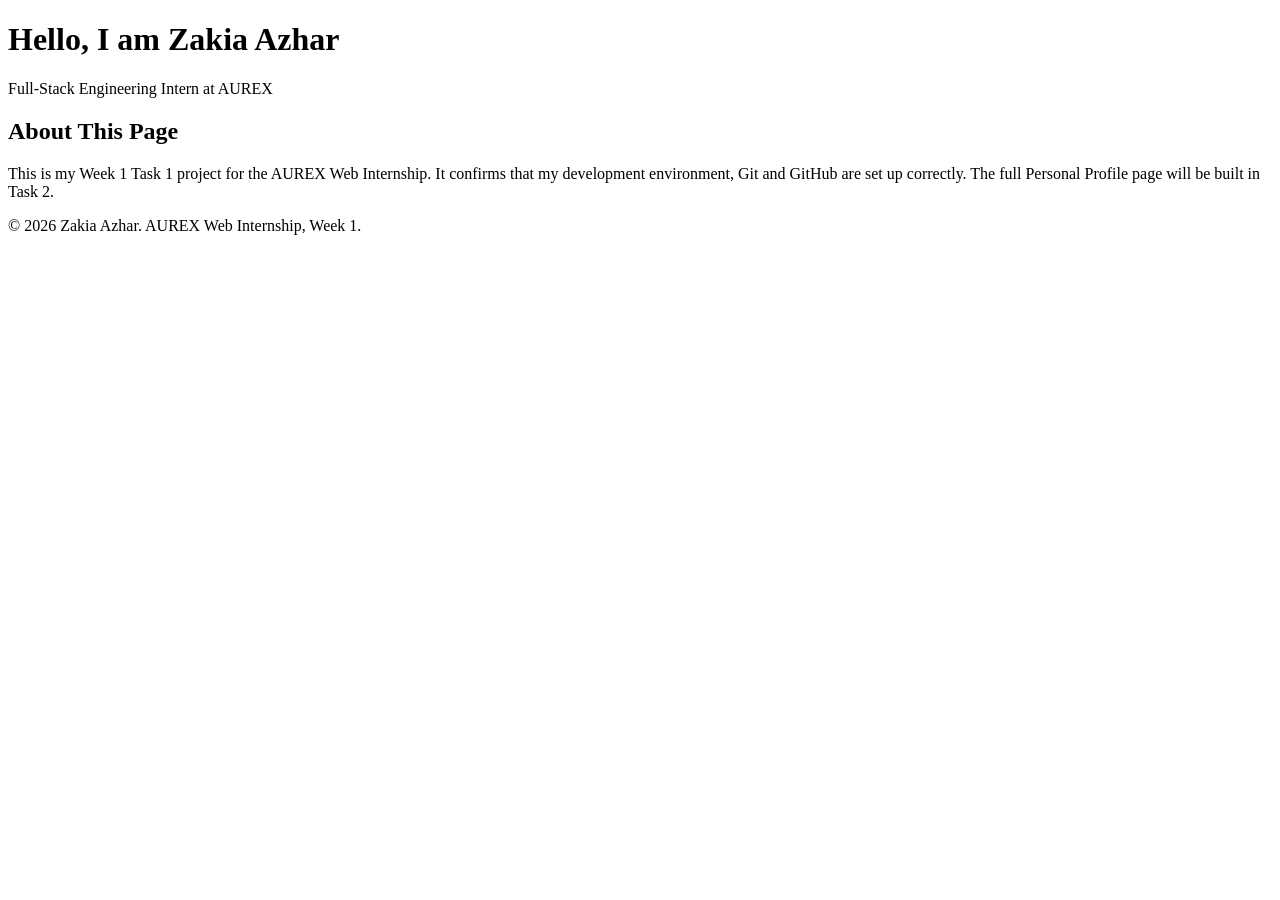
==== index.html @ 79795a9a "Add initial index.html and README" ====
<!DOCTYPE html>
<html lang="en">
<head>
  <meta charset="UTF-8">
  <meta name="viewport" content="width=device-width, initial-scale=1.0">
  <title>Zakia Azhar | AUREX Web Internship</title>
</head>
<body>
  <header>
    <h1>Hello, I am Zakia Azhar</h1>
    <p>Full-Stack Engineering Intern at AUREX</p>
  </header>

  <main>
    <section>
      <h2>About This Page</h2>
      <p>
        This is my Week 1 Task 1 project for the AUREX Web Internship.
        It confirms that my development environment, Git and GitHub are set up correctly.
        The full Personal Profile page will be built in Task 2.
      </p>
    </section>
  </main>

  <footer>
    <p>&copy; 2026 Zakia Azhar. AUREX Web Internship, Week 1.</p>
  </footer>
</body>
</html>
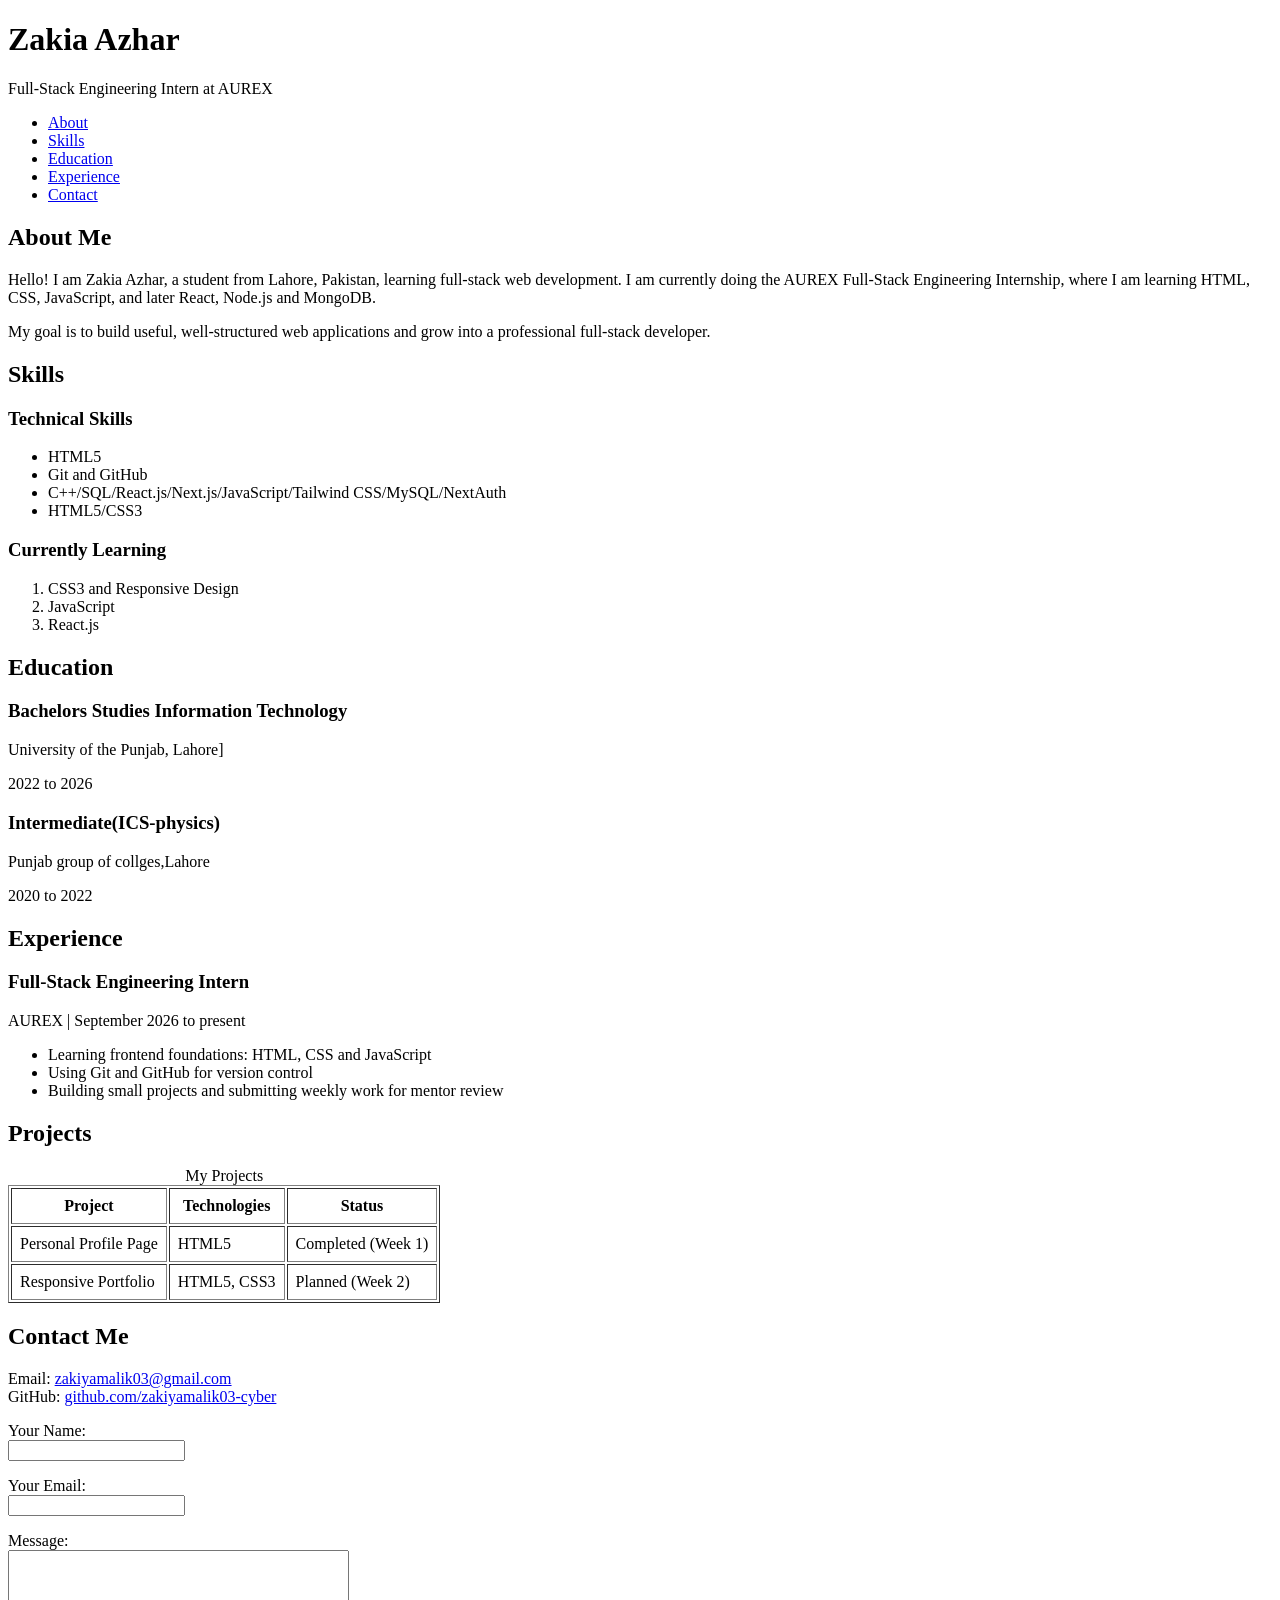
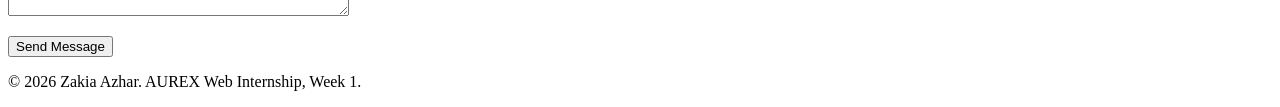
==== commit e5c4677a: "Add personal profile page with semantic HTML sections" ====
--- a/index.html
+++ b/index.html
@@ -3,27 +3,139 @@
 <head>
   <meta charset="UTF-8">
   <meta name="viewport" content="width=device-width, initial-scale=1.0">
-  <title>Zakia Azhar | AUREX Web Internship</title>
+  <meta name="description" content="Personal profile page of Zakia Azhar, Full-Stack Engineering Intern at AUREX.">
+  <title>Zakia Azhar | Developer Profile</title>
 </head>
 <body>
+
   <header>
-    <h1>Hello, I am Zakia Azhar</h1>
+    <h1>Zakia Azhar</h1>
     <p>Full-Stack Engineering Intern at AUREX</p>
+
+    <nav>
+      <ul>
+        <li><a href="#about">About</a></li>
+        <li><a href="#skills">Skills</a></li>
+        <li><a href="#education">Education</a></li>
+        <li><a href="#experience">Experience</a></li>
+        <li><a href="#contact">Contact</a></li>
+      </ul>
+    </nav>
   </header>
 
   <main>
-    <section>
-      <h2>About This Page</h2>
+
+    <section id="about">
+      <h2>About Me</h2>
       <p>
-        This is my Week 1 Task 1 project for the AUREX Web Internship.
-        It confirms that my development environment, Git and GitHub are set up correctly.
-        The full Personal Profile page will be built in Task 2.
+        Hello! I am Zakia Azhar, a student from Lahore, Pakistan, learning full-stack web development.
+        I am currently doing the AUREX Full-Stack Engineering Internship, where I am learning HTML, CSS,
+        JavaScript, and later React, Node.js and MongoDB.
+      </p>
+      <p>
+        My goal is to build useful, well-structured web applications and grow into a professional full-stack developer.
       </p>
     </section>
+
+    <section id="skills">
+      <h2>Skills</h2>
+      <h3>Technical Skills</h3>
+      <ul>
+        <li>HTML5</li>
+        <li>Git and GitHub</li>
+        <li> C++/SQL/React.js/Next.js/JavaScript/Tailwind CSS/MySQL/NextAuth</li>
+        <li>HTML5/CSS3</li>
+      </ul>
+      <h3>Currently Learning</h3>
+      <ol>
+        <li>CSS3 and Responsive Design</li>
+        <li>JavaScript</li>
+        <li>React.js</li>
+      </ol>
+    </section>
+
+    <section id="education">
+      <h2>Education</h2>
+      <article>
+        <h3>Bachelors Studies Information Technology</h3>
+        <p>University of the Punjab, Lahore]</p>
+        <p>2022 to 2026</p>
+      </article>
+      <article>
+        <h3>Intermediate(ICS-physics)</h3>
+        <p>Punjab group of collges,Lahore</p>
+        <p>2020 to 2022</p>
+      </article>
+    </section>
+
+    <section id="experience">
+      <h2>Experience</h2>
+      <article>
+        <h3>Full-Stack Engineering Intern</h3>
+        <p>AUREX | September 2026 to present</p>
+        <ul>
+          <li>Learning frontend foundations: HTML, CSS and JavaScript</li>
+          <li>Using Git and GitHub for version control</li>
+          <li>Building small projects and submitting weekly work for mentor review</li>
+        </ul>
+      </article>
+    </section>
+
+    <section id="projects">
+      <h2>Projects</h2>
+      <table border="1" cellpadding="8">
+        <caption>My Projects</caption>
+        <thead>
+          <tr>
+            <th>Project</th>
+            <th>Technologies</th>
+            <th>Status</th>
+          </tr>
+        </thead>
+        <tbody>
+          <tr>
+            <td>Personal Profile Page</td>
+            <td>HTML5</td>
+            <td>Completed (Week 1)</td>
+          </tr>
+          <tr>
+            <td>Responsive Portfolio</td>
+            <td>HTML5, CSS3</td>
+            <td>Planned (Week 2)</td>
+          </tr>
+        </tbody>
+      </table>
+    </section>
+
+    <section id="contact">
+      <h2>Contact Me</h2>
+      <p>
+        Email: <a href="mailto:zakiyamalik03@gmail.com">zakiyamalik03@gmail.com</a><br>
+        GitHub: <a href="https://github.com/zakiyamalik03-cyber" target="_blank" rel="noopener">github.com/zakiyamalik03-cyber</a>
+      </p>
+
+      <form action="#" method="post">
+        <p>
+          <label for="name">Your Name:</label><br>
+          <input type="text" id="name" name="name" required>
+        </p>
+        <p>
+          <label for="email">Your Email:</label><br>
+          <input type="email" id="email" name="email" required>
+        </p>
+        <p>
+          <label for="message">Message:</label><br>
+          <textarea id="message" name="message" rows="4" cols="40" required></textarea>
+        </p>
+        <button type="submit">Send Message</button>
+      </form>
+    </section>
+
   </main>
 
   <footer>
     <p>&copy; 2026 Zakia Azhar. AUREX Web Internship, Week 1.</p>
   </footer>
+
 </body>
 </html>
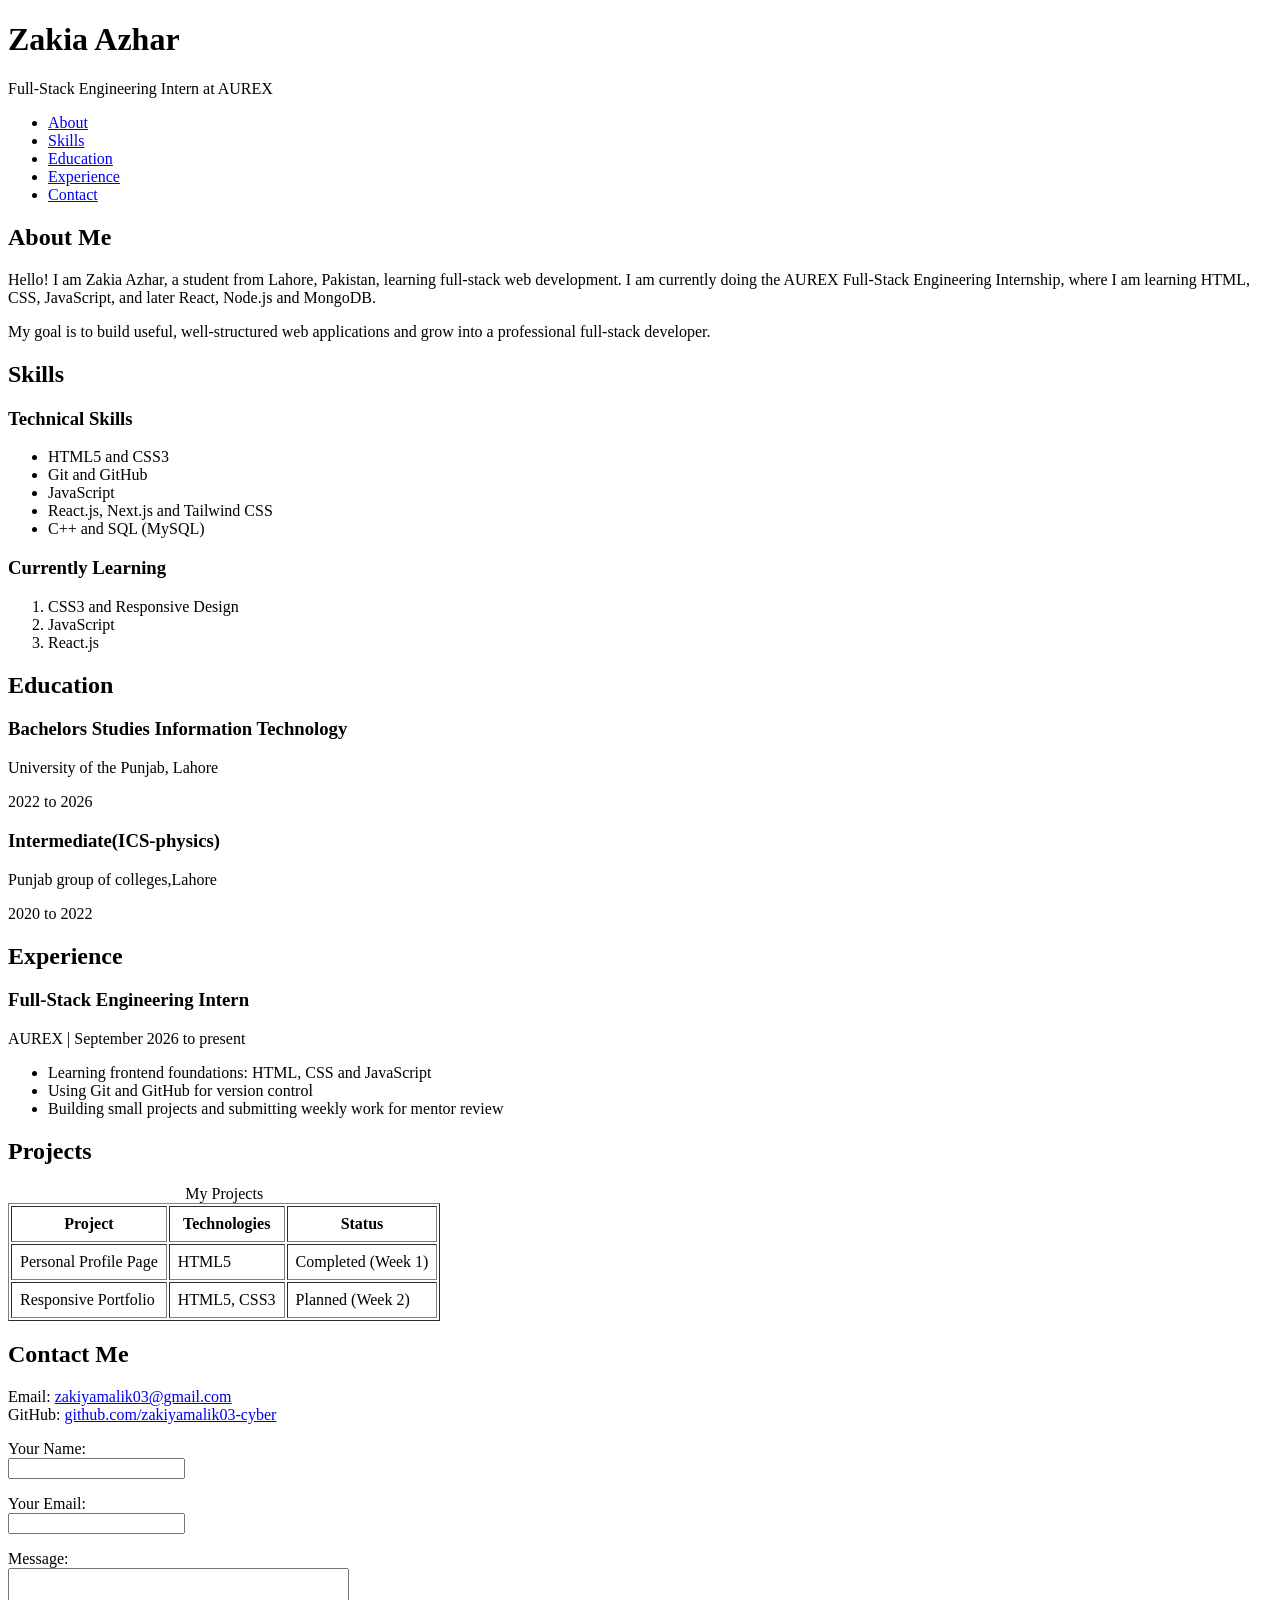
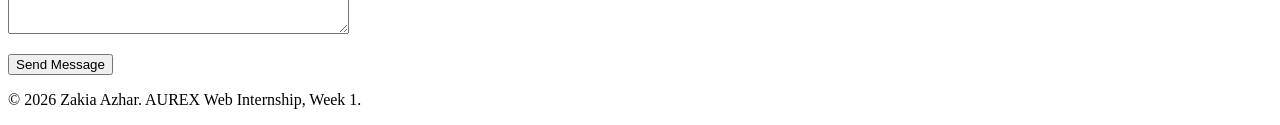
==== commit 59cf6e31: "Fix typos and clean up skills list in profile page" ====
--- a/index.html
+++ b/index.html
@@ -41,10 +41,11 @@
       <h2>Skills</h2>
       <h3>Technical Skills</h3>
       <ul>
-        <li>HTML5</li>
-        <li>Git and GitHub</li>
-        <li> C++/SQL/React.js/Next.js/JavaScript/Tailwind CSS/MySQL/NextAuth</li>
-        <li>HTML5/CSS3</li>
+<li>HTML5 and CSS3</li>
+<li>Git and GitHub</li>
+<li>JavaScript</li>
+<li>React.js, Next.js and Tailwind CSS</li>
+<li>C++ and SQL (MySQL)</li>
       </ul>
       <h3>Currently Learning</h3>
       <ol>
@@ -58,12 +59,12 @@
       <h2>Education</h2>
       <article>
         <h3>Bachelors Studies Information Technology</h3>
-        <p>University of the Punjab, Lahore]</p>
+        <p>University of the Punjab, Lahore</p>
         <p>2022 to 2026</p>
       </article>
       <article>
         <h3>Intermediate(ICS-physics)</h3>
-        <p>Punjab group of collges,Lahore</p>
+        <p>Punjab group of colleges,Lahore</p>
         <p>2020 to 2022</p>
       </article>
     </section>
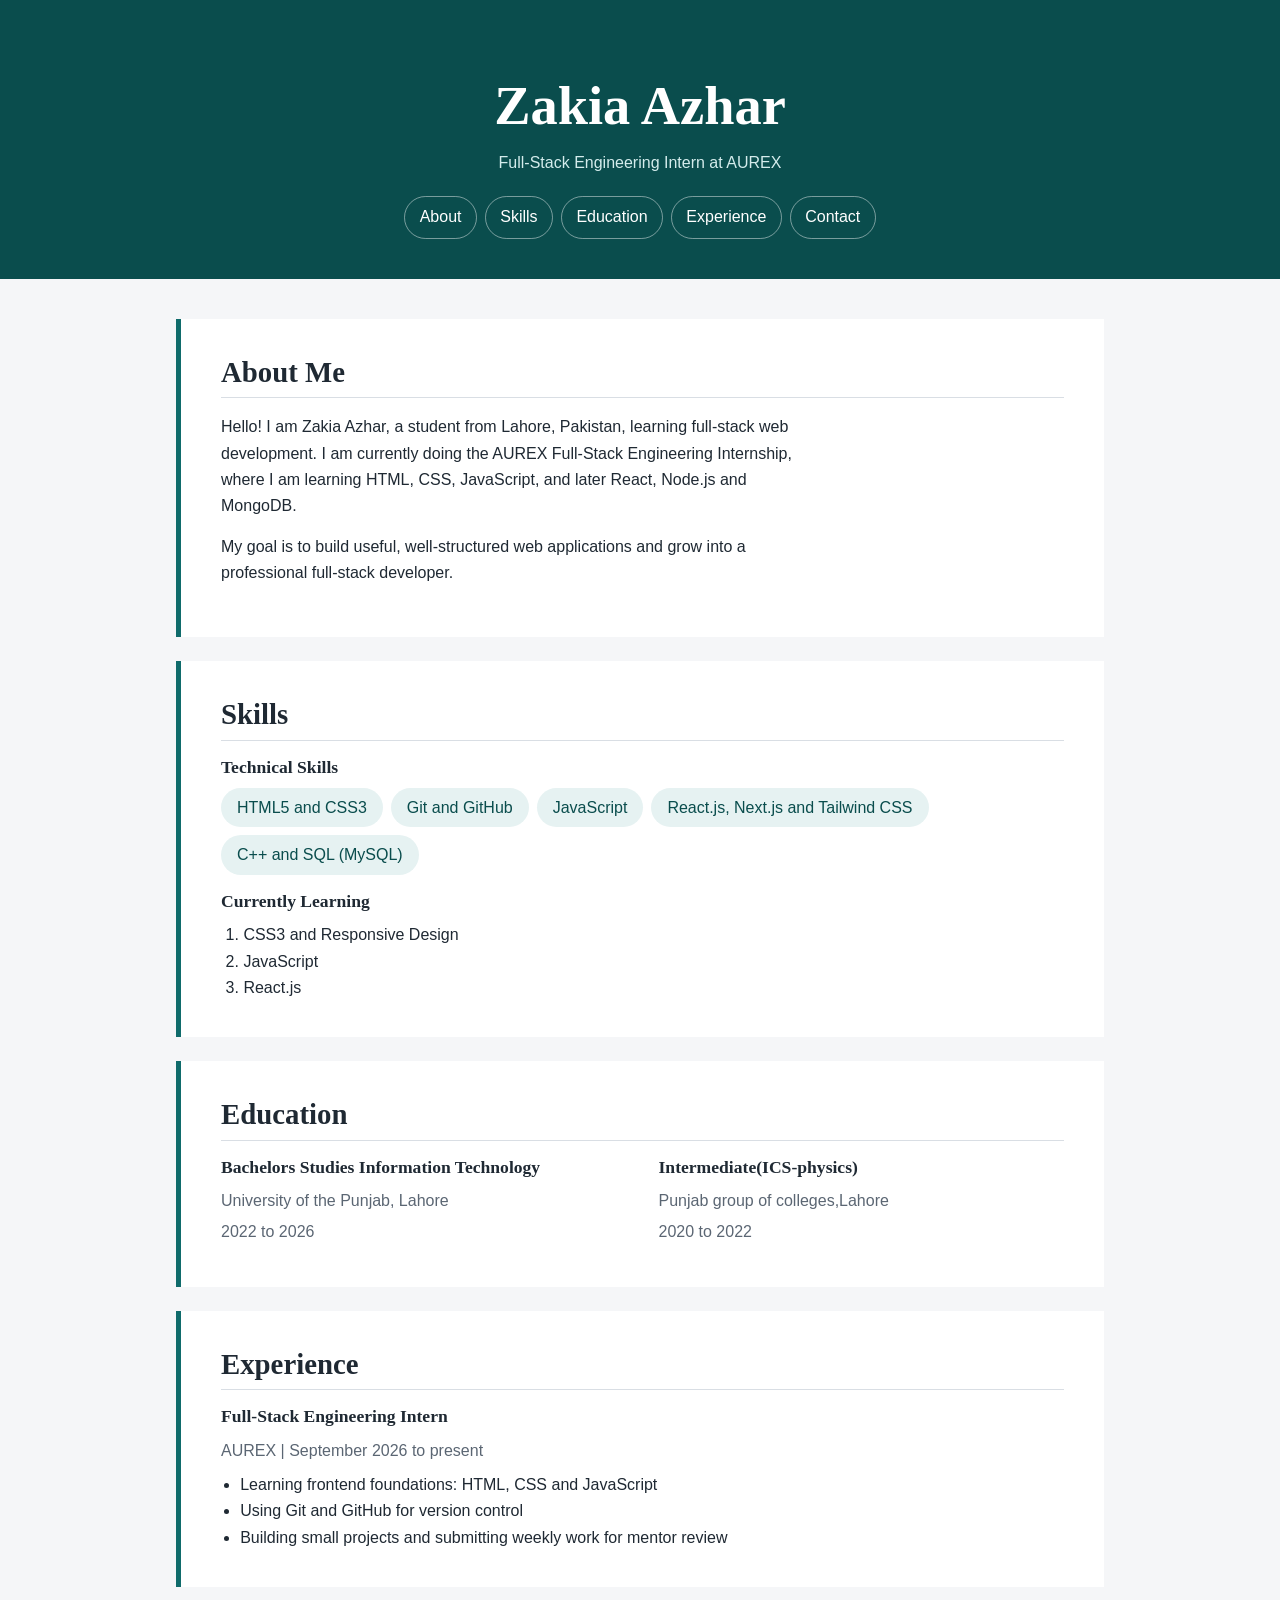
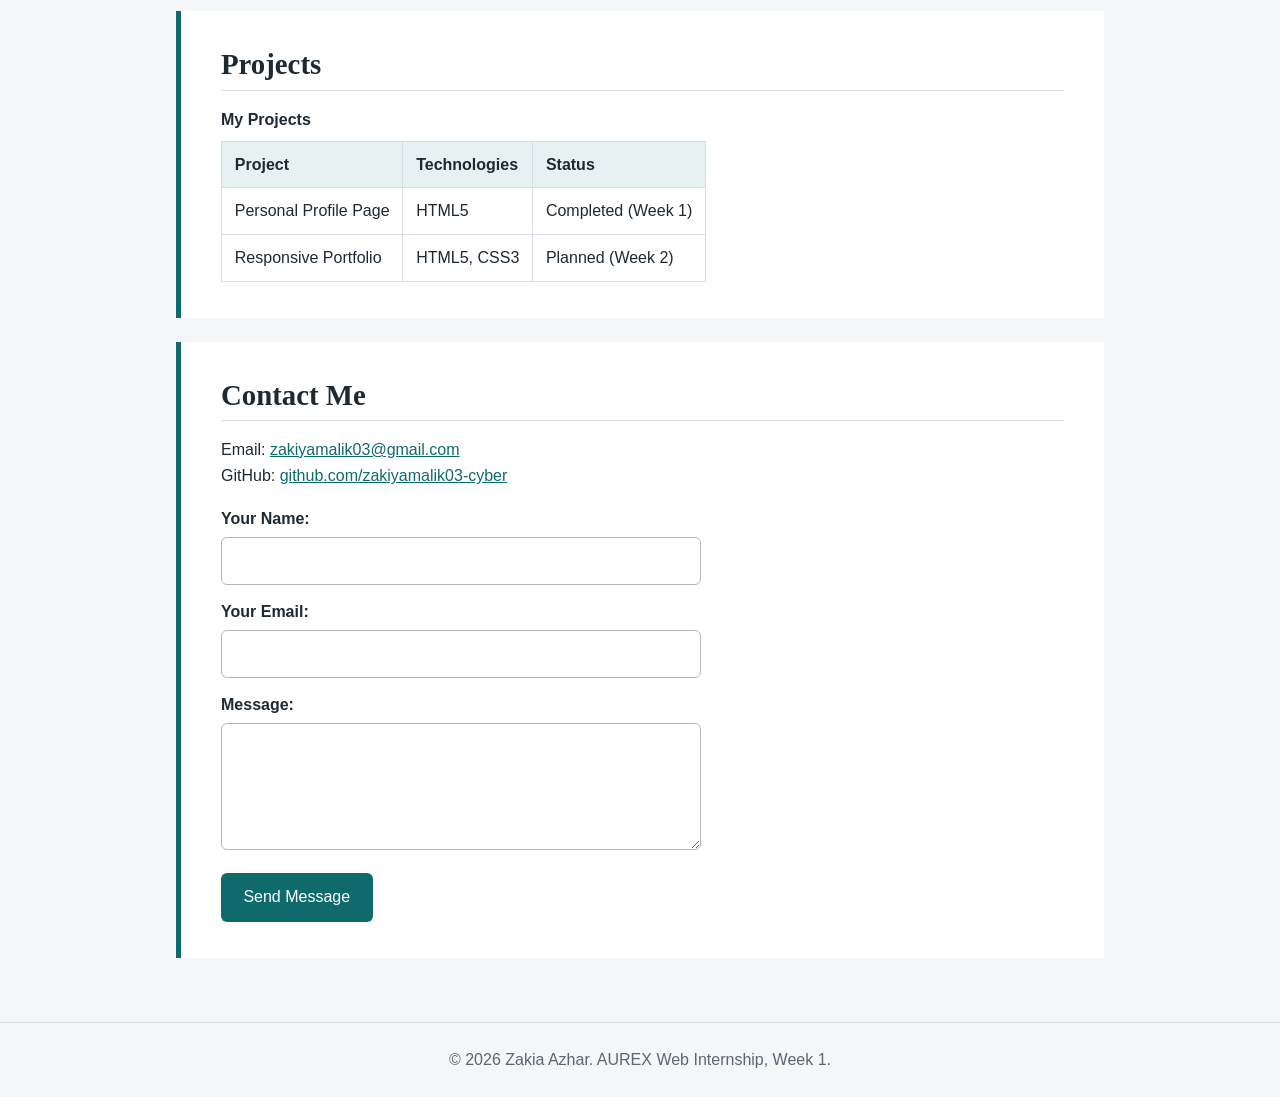
==== commit b3b7ca45: "Add CSS styling and responsive layout" ====
--- a/index.html
+++ b/index.html
@@ -4,6 +4,7 @@
   <meta charset="UTF-8">
   <meta name="viewport" content="width=device-width, initial-scale=1.0">
   <meta name="description" content="Personal profile page of Zakia Azhar, Full-Stack Engineering Intern at AUREX.">
+  <link rel="stylesheet" href="style.css">
   <title>Zakia Azhar | Developer Profile</title>
 </head>
 <body>
--- a/style.css
+++ b/style.css
@@ -0,0 +1,257 @@
+/* ===== AUREX Week 2: style.css =====
+   Mobile-first: base styles are for phones.
+   Media queries below add changes for tablet (768px) and desktop (1024px). */
+
+/* ---------- 1. Colours and fonts (CSS variables) ---------- */
+:root {
+  --bg: #f5f6f8;
+  --surface: #ffffff;
+  --text: #1f2933;
+  --muted: #5b6673;
+  --accent: #0f6b6b;
+  --accent-dark: #0a4d4d;
+  --line: #d9dee4;
+  --space: 1.25rem;
+}
+
+/* ---------- 2. Base / reset ---------- */
+* {
+  box-sizing: border-box;   /* padding and border stay inside width */
+}
+
+html {
+  scroll-behavior: smooth;
+  scroll-padding-top: 1rem;
+}
+
+body {
+  margin: 0;
+  background: var(--bg);
+  color: var(--text);
+  font-family: "Segoe UI", Roboto, Arial, sans-serif;
+  font-size: 1rem;
+  line-height: 1.65;
+}
+
+h1, h2, h3 {
+  font-family: Georgia, "Times New Roman", serif;
+  line-height: 1.25;
+  margin: 0 0 0.6rem;
+}
+
+h1 { font-size: 2.2rem; }
+h2 { font-size: 1.6rem; }
+h3 { font-size: 1.1rem; }
+
+p { margin: 0 0 0.9rem; max-width: 65ch; }
+
+a { color: var(--accent); }
+a:hover { color: var(--accent-dark); }
+
+/* ---------- 3. Header and navigation ---------- */
+header {
+  background: var(--accent-dark);
+  color: #ffffff;
+  padding: 2.5rem var(--space) 1.5rem;
+  text-align: center;
+}
+
+header p {
+  margin: 0 auto 1.25rem;
+  color: #d4ecec;
+}
+
+nav ul {
+  display: flex;            /* Flexbox: items in one row */
+  flex-wrap: wrap;          /* wrap to next line on small screens */
+  justify-content: center;
+  gap: 0.5rem;
+  list-style: none;
+  margin: 0;
+  padding: 0;
+}
+
+nav a {
+  display: block;
+  padding: 0.45rem 0.9rem;
+  border: 1px solid rgba(255, 255, 255, 0.45);
+  border-radius: 999px;
+  color: #ffffff;
+  text-decoration: none;
+}
+
+nav a:hover,
+nav a:focus-visible {
+  background: #ffffff;
+  color: var(--accent-dark);
+}
+
+/* ---------- 4. Main content and sections ---------- */
+main {
+  max-width: 62rem;
+  margin: 0 auto;
+  padding: var(--space);
+}
+
+section {
+  background: var(--surface);
+  border-left: 5px solid var(--accent);
+  padding: var(--space);
+  margin-bottom: var(--space);
+}
+
+section h2 {
+  padding-bottom: 0.4rem;
+  border-bottom: 1px solid var(--line);
+  margin-bottom: 1rem;
+}
+
+/* ---------- 5. Skills (Flexbox tags) ---------- */
+#skills ul {
+  display: flex;
+  flex-wrap: wrap;
+  gap: 0.5rem;
+  list-style: none;
+  padding: 0;
+  margin: 0 0 1rem;
+}
+
+#skills ul li {
+  background: #e6f2f2;
+  color: var(--accent-dark);
+  padding: 0.3rem 0.8rem;
+  border-radius: 999px;
+}
+
+#skills ol { margin: 0; padding-left: 1.4rem; }
+
+/* ---------- 6. Education and experience (articles) ---------- */
+article {
+  margin-bottom: 1rem;
+  padding-bottom: 1rem;
+  border-bottom: 1px dashed var(--line);
+}
+
+article:last-child {
+  margin-bottom: 0;
+  padding-bottom: 0;
+  border-bottom: none;
+}
+
+article p { margin-bottom: 0.3rem; color: var(--muted); }
+article ul { margin: 0.5rem 0 0; padding-left: 1.2rem; }
+
+/* ---------- 7. Projects table ---------- */
+table {
+  display: block;           /* lets the table scroll sideways on phones */
+  overflow-x: auto;
+  width: 100%;
+  border-collapse: collapse;
+  border: none;
+}
+
+caption {
+  text-align: left;
+  font-weight: 600;
+  padding-bottom: 0.5rem;
+}
+
+th, td {
+  padding: 0.6rem 0.8rem;
+  border: 1px solid var(--line);
+  text-align: left;
+  white-space: nowrap;
+}
+
+th { background: #e6f2f2; }
+
+/* ---------- 8. Contact form ---------- */
+form { max-width: 30rem; margin-top: 1rem; }
+
+label { font-weight: 600; }
+
+input,
+textarea {
+  width: 100%;
+  margin-top: 0.3rem;
+  padding: 0.6rem 0.7rem;
+  border: 1px solid #aeb7c1;
+  border-radius: 6px;
+  font: inherit;
+}
+
+input:focus-visible,
+textarea:focus-visible,
+button:focus-visible,
+a:focus-visible {
+  outline: 3px solid #f2b705;
+  outline-offset: 2px;
+}
+
+button {
+  background: var(--accent);
+  color: #ffffff;
+  border: none;
+  border-radius: 6px;
+  padding: 0.7rem 1.4rem;
+  font: inherit;
+  cursor: pointer;
+}
+
+button:hover { background: var(--accent-dark); }
+
+/* ---------- 9. Footer ---------- */
+footer {
+  text-align: center;
+  padding: 1.5rem var(--space);
+  color: var(--muted);
+  border-top: 1px solid var(--line);
+}
+
+footer p { margin: 0 auto; }
+
+/* ================= TABLET (768px and up) ================= */
+@media (min-width: 768px) {
+  h1 { font-size: 2.8rem; }
+  h2 { font-size: 1.8rem; }
+
+  header { padding: 3.5rem 2rem 2rem; }
+
+  main { padding: 2rem; }
+
+  section { padding: 1.75rem; margin-bottom: 1.5rem; }
+
+  /* CSS Grid: Education articles sit side by side */
+  #education {
+    display: grid;
+    grid-template-columns: 1fr 1fr;
+    gap: 0 2rem;
+  }
+
+  #education h2 { grid-column: 1 / -1; }
+
+  #education article {
+    border-bottom: none;
+    margin-bottom: 0;
+    padding-bottom: 0;
+  }
+}
+
+/* ================= DESKTOP (1024px and up) ================= */
+@media (min-width: 1024px) {
+  h1 { font-size: 3.4rem; }
+
+  header { padding: 4.5rem 2rem 2.5rem; }
+
+  main { padding: 2.5rem 2rem; }
+
+  section { padding: 2.25rem 2.5rem; }
+
+  /* Skills tags a little bigger on desktop */
+  #skills ul li { padding: 0.4rem 1rem; }
+}
+
+/* Respect people who turn off animations */
+@media (prefers-reduced-motion: reduce) {
+  html { scroll-behavior: auto; }
+}
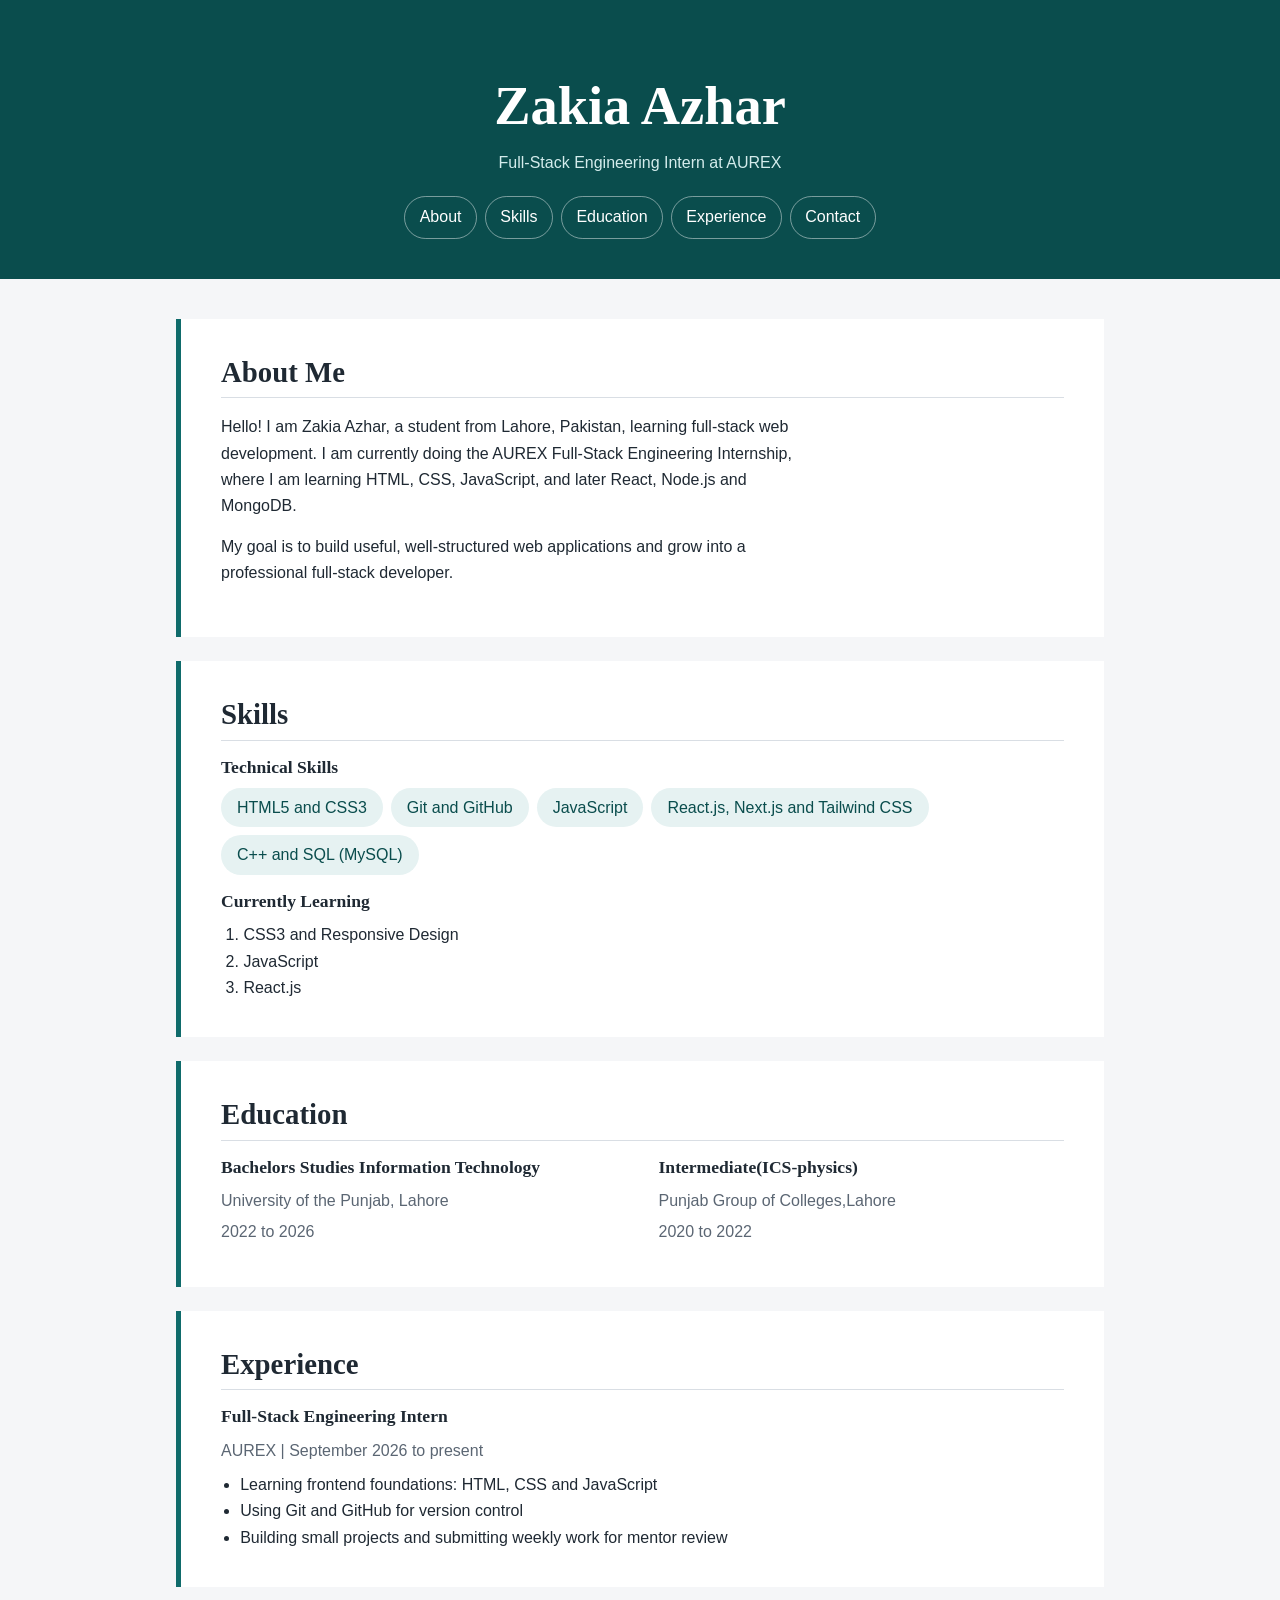
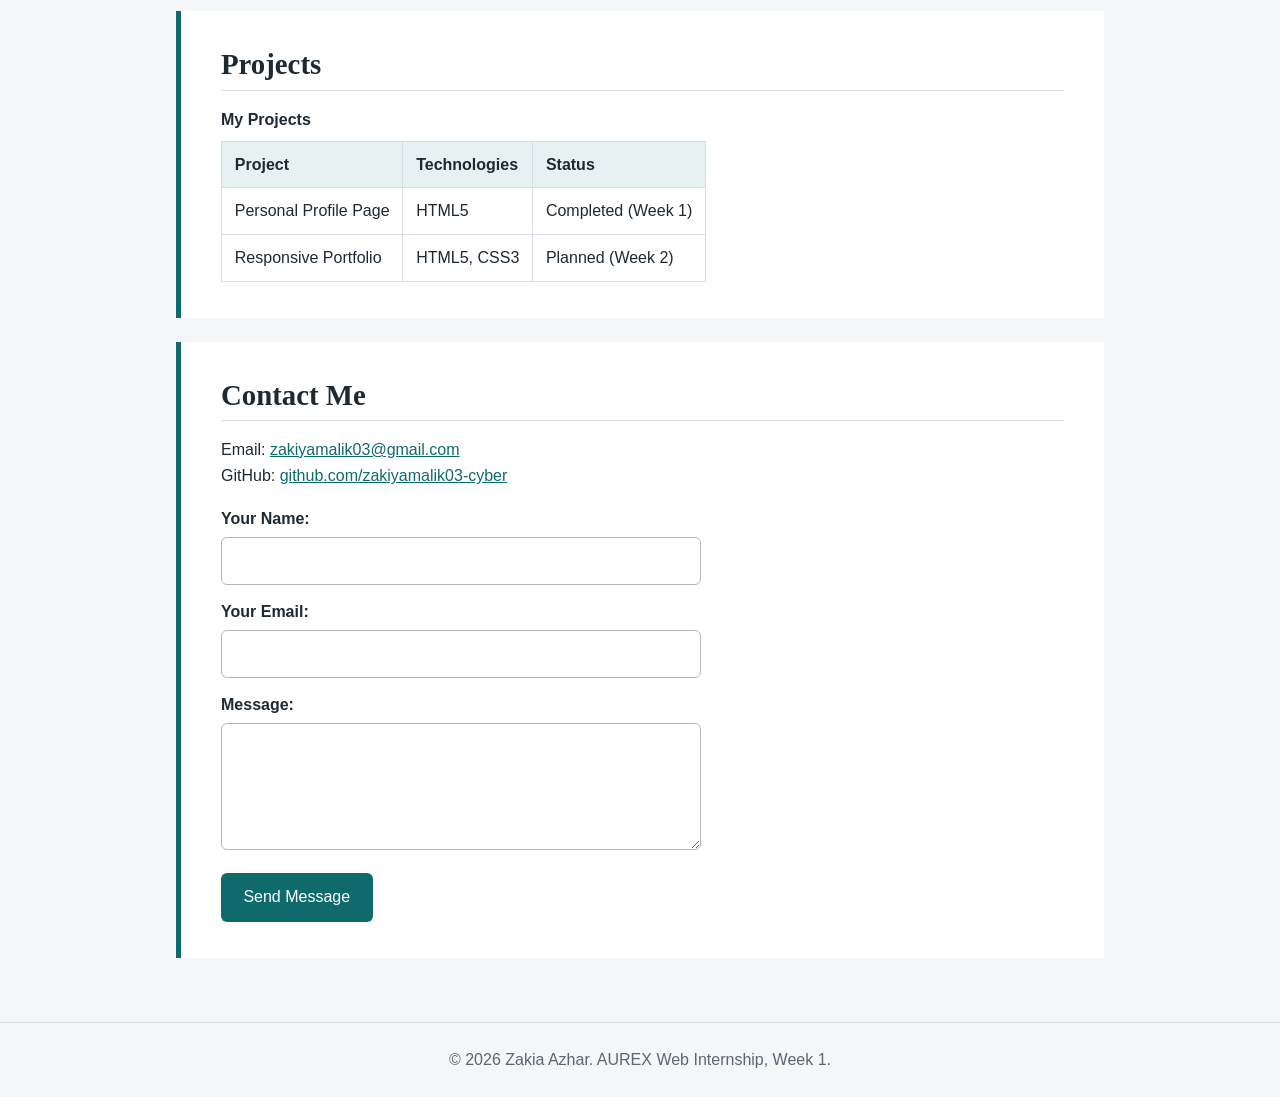
==== commit 08ebf096: "Fix typos in education section" ====
--- a/index.html
+++ b/index.html
@@ -65,7 +65,7 @@
       </article>
       <article>
         <h3>Intermediate(ICS-physics)</h3>
-        <p>Punjab group of colleges,Lahore</p>
+        <p>Punjab Group of Colleges,Lahore</p>
         <p>2020 to 2022</p>
       </article>
     </section>
